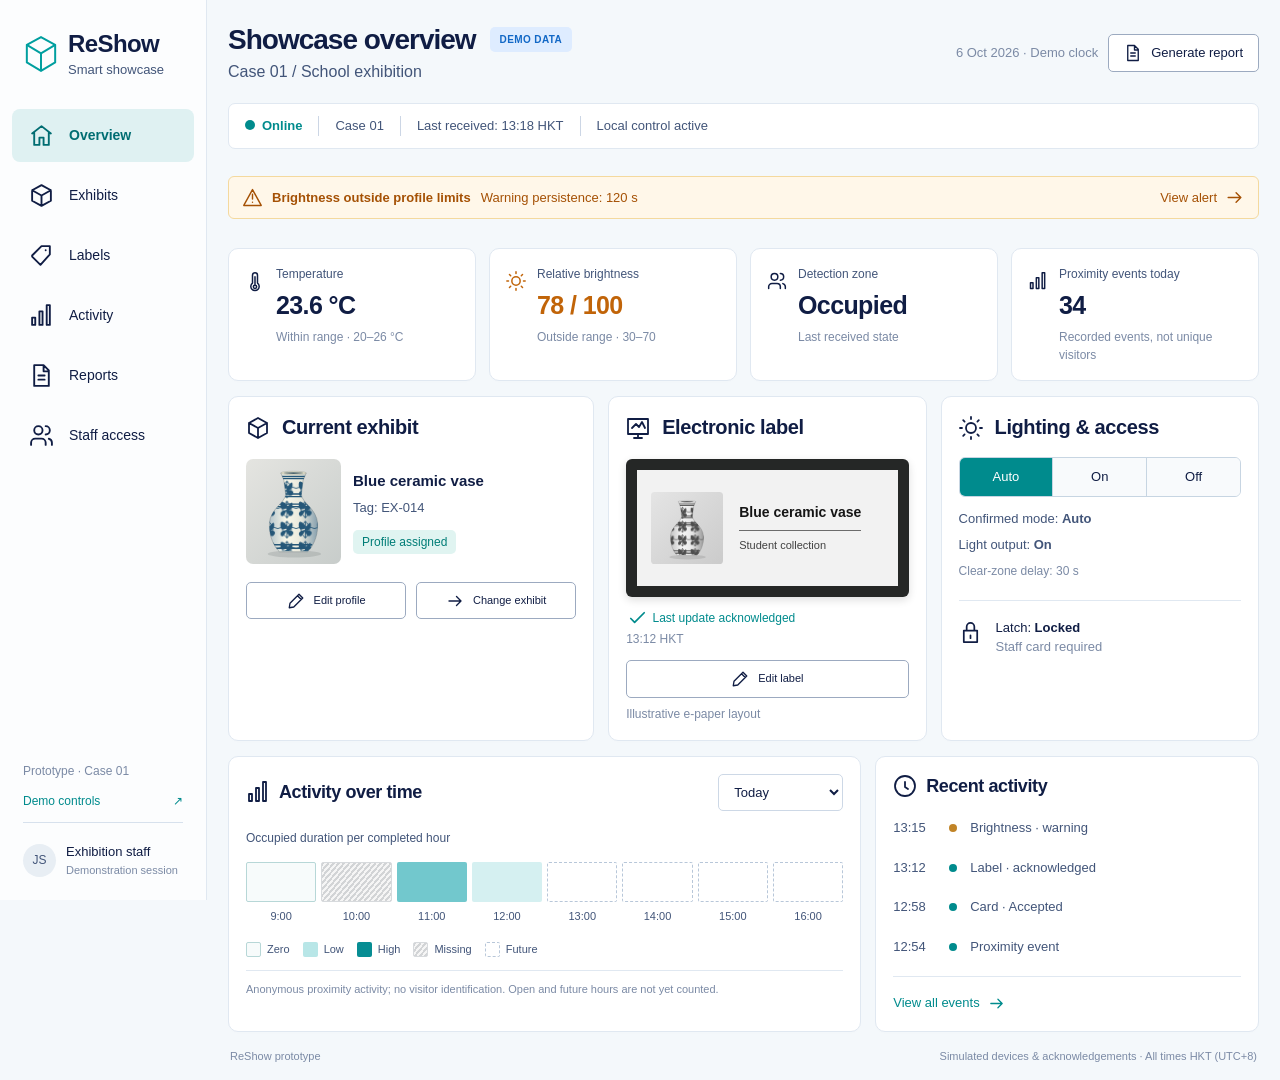
==== index.html @ bc173acc "Initial ReShow website" ====
<!doctype html>
<html lang="en">
  <head>
    <meta charset="UTF-8" />
    <meta name="viewport" content="width=device-width, initial-scale=1" />
    <meta name="theme-color" content="#008b8d" />
    <meta
      name="description"
      content="ReShow reusable smart exhibition showcase — desktop demonstration dashboard."
    />
    <title>ReShow · Showcase overview</title>
    <link rel="icon" href="assets/logo.svg" type="image/svg+xml" />
    <link rel="stylesheet" href="css/styles.css" />
    <link rel="stylesheet" href="css/exhibits.css" />
    <link rel="stylesheet" href="css/staff.css" />
    <script type="module" src="js/app.js"></script>
  </head>
  <body>
    <a href="#main" class="skip-link">Skip to content</a>
    <aside class="sidebar" aria-label="Main navigation">
      <a class="brand" href="#overview"
        ><img src="assets/logo.svg" alt="" /><span
          >ReShow<small>Smart showcase</small></span
        ></a
      >
      <nav id="navigation" aria-label="Dashboard tabs"></nav>
      <div class="sidebar-bottom">
        <span class="muted">Prototype · Case 01</span
        ><button class="demo-button" id="demo-controls">
          Demo controls <span aria-hidden="true">↗</span>
        </button>
        <div class="staff-identity">
          <span class="avatar">JS</span
          ><span>Exhibition staff<small>Demonstration session</small></span>
        </div>
      </div>
    </aside>
    <main id="main" tabindex="-1">
      <header class="page-header">
        <div>
          <div class="title-line">
            <h1 id="page-title">Showcase overview</h1>
            <span class="badge demo">Demo data</span>
          </div>
          <p id="page-subtitle">Case 01 / School exhibition</p>
        </div>
        <div class="header-actions">
          <span id="demo-date"></span
          ><button id="report-shortcut" class="button">Generate report</button>
        </div>
      </header>
      <div id="scenario-banner" hidden></div>
      <div id="page-content" aria-live="off"></div>
      <footer class="page-footer">
        ReShow prototype
        <span
          >Simulated devices & acknowledgements · All times HKT (UTC+8)</span
        >
      </footer>
    </main>
    <div
      id="toast-region"
      class="toast-region"
      role="status"
      aria-live="polite"
    ></div>
  </body>
</html>
---- css/styles.css ----
:root {
  --navy: #101d44;
  --text: #425579;
  --muted: #7b8aa5;
  --teal: #008b8d;
  --teal-dark: #006d72;
  --teal-light: #e3f4f4;
  --bg: #f4f8fb;
  --border: #e0e8f1;
  --amber: #c16408;
  --amber-bg: #fff7e9;
  --radius: 10px;
  font-family: Inter, "Segoe UI", Arial, sans-serif;
  color: var(--navy);
  font-size: 15px;
  line-height: 1.5;
  font-synthesis: none;
}
* {
  box-sizing: border-box;
}
body {
  margin: 0;
  background: var(--bg);
  min-width: 1100px;
}
button,
input,
select,
textarea {
  font: inherit;
}
button,
a,
input,
select,
textarea {
  -webkit-tap-highlight-color: transparent;
}
button {
  cursor: pointer;
}
button:disabled {
  cursor: not-allowed;
  opacity: 0.5;
}
a {
  color: var(--teal);
  text-decoration: none;
}
a:hover {
  text-decoration: underline;
}
button:focus-visible,
a:focus-visible,
input:focus-visible,
select:focus-visible,
textarea:focus-visible,
[tabindex]:focus-visible {
  outline: 3px solid #28aeb0;
  outline-offset: 3px;
}
h1,
h2,
h3,
p {
  margin: 0;
}
h1 {
  font-size: 32px;
  letter-spacing: -1px;
  line-height: 1.25;
}
h2 {
  font-size: 20px;
  letter-spacing: -0.4px;
  line-height: 1.35;
}
h3 {
  font-size: 16px;
}
p {
  color: var(--text);
}
small,
.small-text {
  font-size: 12px;
}
img {
  max-width: 100%;
}
hr {
  border: 0;
  border-top: 1px solid var(--border);
  margin: 20px 0;
}
.icon {
  width: 23px;
  height: 23px;
  flex-shrink: 0;
  vertical-align: middle;
  stroke-width: 1.8;
}
.muted {
  color: var(--muted);
}
.teal {
  color: var(--teal);
}
.amber {
  color: var(--amber);
}
.danger-text {
  color: #bb3542;
}
.nowrap {
  white-space: nowrap;
}
.hidden,
[hidden] {
  display: none !important;
}
.sidebar {
  position: fixed;
  inset: 0 auto 0 0;
  width: 232px;
  padding: 30px 16px 22px;
  background: #fcfdfe;
  border-right: 1px solid var(--border);
  display: flex;
  flex-direction: column;
  z-index: 10;
}
.brand {
  display: flex;
  align-items: center;
  gap: 13px;
  padding: 0 12px 31px;
  color: var(--navy);
  font-size: 27px;
  line-height: 1.15;
  font-weight: 700;
  letter-spacing: -0.6px;
}
.brand:hover {
  text-decoration: none;
}
.brand img {
  width: 39px;
}
.brand small {
  display: block;
  font-size: 13px;
  font-weight: 400;
  color: var(--text);
  letter-spacing: 0;
  margin-top: 5px;
}
nav {
  display: grid;
  gap: 7px;
}
.nav-link {
  display: flex;
  gap: 19px;
  align-items: center;
  padding: 14px 17px;
  border-radius: 8px;
  color: var(--navy);
  font-size: 16px;
}
.nav-link:hover {
  background: #f0f5f8;
  text-decoration: none;
}
.nav-link.active {
  background: #dff1f2;
  color: var(--teal-dark);
  font-weight: 600;
}
.nav-link .icon {
  width: 25px;
  height: 25px;
}
.sidebar-bottom {
  margin-top: auto;
  padding: 25px 11px 0;
  font-size: 12px;
}
.demo-button {
  display: flex;
  align-items: center;
  justify-content: space-between;
  width: 100%;
  border: 0;
  background: none;
  color: var(--teal);
  padding: 12px 0;
  text-align: left;
}
.staff-identity {
  border-top: 1px solid #d7e1ed;
  padding-top: 19px;
  display: flex;
  align-items: center;
  gap: 10px;
  font-size: 13px;
}
.staff-identity small {
  display: block;
  color: var(--muted);
  font-size: 11px;
}
.avatar {
  width: 33px;
  height: 33px;
  display: inline-grid;
  place-items: center;
  flex-shrink: 0;
  background: #e8eef4;
  border-radius: 50%;
  color: var(--text);
  font-size: 12px;
}
main {
  margin-left: 232px;
  padding: 25px 26px 0;
  min-height: 100vh;
}
.page-header {
  display: flex;
  align-items: center;
  justify-content: space-between;
  gap: 20px;
  margin-bottom: 19px;
}
.title-line {
  display: flex;
  align-items: center;
  gap: 14px;
}
.page-header p {
  font-size: 16px;
  margin-top: 3px;
}
.header-actions {
  display: flex;
  align-items: center;
  gap: 18px;
  font-size: 13px;
}
.header-actions > span {
  color: var(--muted);
}
.page-footer {
  display: flex;
  justify-content: space-between;
  color: var(--muted);
  font-size: 11px;
  padding: 16px 2px;
}
.badge {
  display: inline-flex;
  align-items: center;
  gap: 5px;
  border-radius: 5px;
  padding: 3px 9px;
  font-size: 12px;
  font-weight: 500;
  background: #eef2f7;
  color: #5e6d86;
  vertical-align: middle;
}
.badge.demo {
  background: #deecff;
  color: #1268c6;
  text-transform: uppercase;
  font-size: 10px;
  letter-spacing: 0.4px;
  font-weight: 700;
  padding: 5px 10px;
}
.badge.success,
.badge.teal,
.badge.acknowledged {
  background: #e0f4f1;
  color: #007d77;
}
.badge.warning,
.badge.pending {
  background: #fff0d5;
  color: #9b5b00;
}
.badge.error,
.badge.failed,
.badge.danger {
  background: #fce8e8;
  color: #b23843;
}
.badge.info {
  background: #e9f1ff;
  color: #2963ad;
}
.card {
  background: white;
  border: 1px solid var(--border);
  border-radius: var(--radius);
  padding: 20px;
  min-width: 0;
  box-shadow: 0 2px 5px #102b4e02;
}
.card-head {
  display: flex;
  align-items: center;
  justify-content: space-between;
  gap: 12px;
  margin-bottom: 18px;
}
.card-head h2,
.section-title {
  display: flex;
  align-items: center;
  gap: 12px;
}
.section-title {
  margin-bottom: 15px;
}
.card-head h2 .icon,
.section-title .icon {
  width: 24px;
  height: 24px;
}
.stack {
  display: grid;
  gap: 15px;
}
.grid-two {
  display: grid;
  grid-template-columns: 1fr 1fr;
  gap: 15px;
  align-items: start;
}
.grid-two > .card {
  height: 100%;
}
.actions {
  display: flex;
  align-items: center;
  gap: 10px;
  flex-wrap: wrap;
}
.actions.end {
  justify-content: flex-end;
}
.button {
  display: inline-flex;
  justify-content: center;
  align-items: center;
  gap: 9px;
  background: #fff;
  border: 1px solid #9caac0;
  color: var(--navy);
  border-radius: 5px;
  padding: 9px 15px;
  font-size: 13px;
  line-height: 1.4;
  text-align: center;
  min-height: 37px;
}
.button:hover:not(:disabled) {
  background: #f1f7f8;
  border-color: #668092;
  text-decoration: none;
}
.button.primary {
  background: var(--teal);
  border-color: var(--teal);
  color: #fff;
}
.button.primary:hover:not(:disabled) {
  background: var(--teal-dark);
}
.button.small {
  min-height: 29px;
  padding: 5px 11px;
  font-size: 12px;
}
.button.danger {
  border-color: #c34d53;
  color: #ad303b;
}
.button .icon {
  width: 18px;
  height: 18px;
}
.button.full {
  width: 100%;
}
.text-button {
  border: 0;
  background: transparent;
  color: var(--teal);
  padding: 0;
  display: inline-flex;
  align-items: center;
  gap: 8px;
  font-size: 13px;
}
.text-button:hover {
  text-decoration: underline;
}
.text-button .icon {
  width: 17px;
  height: 17px;
}
.status-strip {
  display: flex;
  align-items: center;
  flex-wrap: wrap;
  gap: 16px;
  padding: 12px 16px;
  border: 1px solid var(--border);
  background: #fff;
  border-radius: 7px;
  color: var(--text);
  font-size: 13px;
  margin-bottom: 12px;
}
.status-strip > span + span {
  border-left: 1px solid #ccd6e5;
  padding-left: 16px;
}
.status-dot {
  display: inline-block;
  width: 10px;
  height: 10px;
  border-radius: 50%;
  background: var(--teal);
  margin-right: 7px;
}
.status-dot.offline {
  background: #c18427;
}
.notice {
  display: flex;
  align-items: center;
  gap: 10px;
  border-radius: 6px;
  padding: 11px 14px;
  font-size: 13px;
  background: #e8f5f5;
  color: #086d70;
  border: 1px solid #c4e9e9;
}
.notice .icon {
  width: 19px;
  height: 19px;
  flex-shrink: 0;
}
.notice.warning {
  background: var(--amber-bg);
  border-color: #f4d99e;
  color: #a55105;
}
.notice.info {
  background: #eaf2ff;
  border-color: #e2edfc;
  color: #37639a;
}
.notice.error {
  background: #fff1f0;
  border-color: #efcfcc;
  color: #a83831;
}
.notice .text-button {
  margin-left: auto;
  color: inherit;
}
.notice + .metrics {
  margin-top: 14px;
}
#scenario-banner {
  margin-bottom: 13px;
}
.metrics {
  display: grid;
  grid-template-columns: repeat(4, minmax(0, 1fr));
  gap: 13px;
}
.metric {
  display: flex;
  align-items: flex-start;
  gap: 17px;
  padding: 19px;
}
.metric > .icon,
.metric > span > .icon {
  width: 28px;
  height: 28px;
  margin-top: 2px;
}
.metric-label {
  font-size: 13px;
  margin-bottom: 7px;
}
.metric-value {
  font-size: 29px;
  font-weight: 700;
  line-height: 1.2;
  letter-spacing: -0.6px;
}
.metric-caption {
  font-size: 12px;
  margin-top: 8px;
  color: var(--muted);
}
label {
  color: var(--text);
}
input,
select,
textarea {
  background: white;
  border: 1px solid #cdd8e6;
  border-radius: 5px;
  color: var(--navy);
  padding: 9px 11px;
  width: 100%;
  min-width: 0;
  font-size: 13px;
  min-height: 37px;
}
input::placeholder,
textarea::placeholder {
  color: #8997ad;
}
select {
  padding-right: 28px;
}
textarea {
  resize: vertical;
  min-height: 90px;
}
input[type="checkbox"],
input[type="radio"] {
  width: 17px;
  height: 17px;
  min-height: 0;
  accent-color: var(--teal);
}
input[type="file"] {
  font-size: 12px;
  padding: 7px;
}
.field {
  display: grid;
  gap: 5px;
  font-size: 13px;
  margin-bottom: 14px;
}
.field:last-child {
  margin-bottom: 0;
}
.form-grid {
  display: grid;
  grid-template-columns: 1fr 1fr;
  gap: 0 16px;
}
.field-error,
.error-message {
  color: #b1323e;
  font-size: 12px;
  display: block;
  margin-top: 4px;
}
.field-error:empty {
  display: none;
}
[aria-invalid="true"] {
  border-color: #bf3c48;
}
.check-row {
  display: flex;
  align-items: center;
  gap: 9px;
  margin: 11px 0;
  font-size: 13px;
}
.filters {
  display: flex;
  gap: 20px;
  align-items: end;
  flex-wrap: wrap;
}
.filters .field {
  margin: 0;
  flex: 1;
}
.filters .field.dates {
  flex: 1.1;
}
.date-fields {
  display: flex;
  align-items: center;
  gap: 8px;
}
.date-fields input {
  padding-right: 5px;
}
.table-wrap {
  overflow-x: auto;
}
table {
  width: 100%;
  border-collapse: collapse;
  text-align: left;
  font-size: 13px;
}
th {
  font-weight: 500;
  font-size: 12px;
  color: var(--text);
  border-bottom: 1px solid #d7e2ee;
  padding: 9px 8px;
}
td {
  padding: 10px 8px;
  border-bottom: 1px solid #e7edf5;
  color: var(--text);
  vertical-align: middle;
}
th:first-child,
td:first-child {
  padding-left: 0;
}
tr:last-child td {
  border-bottom: 0;
}
td .button {
  white-space: nowrap;
}
.empty {
  text-align: center;
  padding: 42px 18px;
  color: var(--muted);
  font-size: 14px;
}
.empty h3 {
  color: var(--navy);
  margin-bottom: 8px;
}
.empty .icon {
  width: 32px;
  height: 32px;
  margin-bottom: 10px;
}
.overview-middle {
  display: grid;
  grid-template-columns: 1.2fr 1fr 1fr;
  gap: 14px;
}
.overview-bottom {
  display: grid;
  grid-template-columns: 1.65fr 1fr;
  gap: 14px;
}
.exhibit-summary {
  display: flex;
  gap: 21px;
  align-items: center;
  margin: 18px 0;
}
.exhibit-summary img {
  width: 124px;
  height: 124px;
  object-fit: cover;
  border-radius: 7px;
}
.exhibit-summary h3 {
  font-size: 17px;
  margin-bottom: 6px;
}
.exhibit-summary p {
  font-size: 13px;
}
.exhibit-summary .badge {
  margin-top: 12px;
}
.overview-middle .actions {
  flex-wrap: nowrap;
}
.overview-middle .actions .button {
  flex: 1;
  padding: 8px 10px;
}
.epaper {
  background: #252726;
  padding: 11px;
  border-radius: 6px;
  box-shadow: 0 3px 8px #0002;
  margin: 18px 0 10px;
}
.epaper-inner {
  background: #f2f2ee;
  min-height: 112px;
  display: flex;
  align-items: center;
  gap: 16px;
  padding: 14px;
  color: #151515;
  filter: grayscale(1);
}
.epaper img {
  width: 72px;
  height: 88px;
  object-fit: contain;
}
.epaper h3 {
  font-size: 14px;
  color: #151515;
  overflow-wrap: anywhere;
}
.epaper p {
  font-size: 11px;
  color: #414141;
  margin-top: 7px;
  border-top: 1px solid #6c6c6c;
  padding-top: 6px;
  overflow-wrap: anywhere;
}
.label-status {
  font-size: 12px;
  color: var(--teal);
  margin-bottom: 12px;
}
.segmented {
  display: flex;
  width: 100%;
  border: 1px solid #c7d5e2;
  border-radius: 6px;
  overflow: hidden;
  margin: 16px 0 12px;
}
.segmented button {
  flex: 1;
  border: 0;
  border-right: 1px solid #c7d5e2;
  color: var(--navy);
  background: #f8fafc;
  padding: 9px;
  font-size: 13px;
}
.segmented button:last-child {
  border-right: 0;
}
.segmented button.active {
  background: var(--teal);
  color: white;
}
.device-detail {
  font-size: 13px;
  margin: 7px 0;
  color: var(--text);
}
.latch {
  border-top: 1px solid var(--border);
  margin-top: 20px;
  padding-top: 17px;
  display: flex;
  gap: 14px;
  font-size: 13px;
}
.latch .icon {
  margin-top: 3px;
}
.recent-event {
  display: grid;
  grid-template-columns: 45px 10px 1fr;
  align-items: baseline;
  gap: 11px;
  font-size: 13px;
  margin: 20px 0;
  color: var(--text);
}
.recent-event .status-dot {
  width: 8px;
  height: 8px;
}
.recent-footer {
  border-top: 1px solid var(--border);
  padding-top: 14px;
  margin-top: 15px;
}
.compact-range {
  width: 125px;
}
.heatmap {
  display: grid;
  grid-template-columns: 58px repeat(8, minmax(0, 1fr));
  gap: 5px;
  margin: 15px 0;
  align-items: stretch;
}
.heatmap.compact {
  grid-template-columns: repeat(8, minmax(0, 1fr));
}
.heatmap-label {
  font-size: 11px;
  color: var(--text);
  display: flex;
  align-items: center;
  justify-content: center;
  min-height: 19px;
}
.heatmap-cell {
  border: 1px solid transparent;
  min-height: 27px;
  border-radius: 2px;
  background: #d9f3f3;
  padding: 0;
}
.heatmap.compact .heatmap-cell {
  min-height: 40px;
}
.heatmap-cell.level-0 {
  background: #f7fbfb;
  border: 1px solid #b7d7d7;
}
.heatmap-cell.level-1 {
  background: #d5f0f1;
}
.heatmap-cell.level-2 {
  background: #a8dfe1;
}
.heatmap-cell.level-3 {
  background: #72c8cd;
}
.heatmap-cell.level-4 {
  background: #39aeb4;
}
.heatmap-cell.level-5 {
  background: #078d93;
}
.heatmap-cell.missing,
.legend-swatch.missing {
  background: repeating-linear-gradient(
    130deg,
    #d2d4d6 0px,
    #d2d4d6 2px,
    #f5f5f5 2px,
    #f5f5f5 4px
  );
  border: 1px solid #d7dadd;
}
.heatmap-cell.future,
.legend-swatch.future {
  background: white;
  border: 1px dashed #b8c7d9;
}
.heatmap-cell:hover {
  outline: 2px solid var(--teal);
  outline-offset: 1px;
}
.heatmap-legend {
  display: flex;
  flex-wrap: wrap;
  gap: 13px;
  align-items: center;
  font-size: 11px;
  color: var(--text);
  margin: 12px 0;
}
.heatmap-legend span {
  display: inline-flex;
  align-items: center;
  gap: 6px;
}
.legend-swatch {
  display: inline-block;
  width: 15px;
  height: 15px;
  background: #b8e6e7;
  border-radius: 2px;
}
.legend-swatch.zero {
  background: #f7fbfb;
  border: 1px solid #b7d7d7;
}
.legend-swatch.high {
  background: #078d93;
}
.footnote {
  border-top: 1px solid var(--border);
  padding-top: 10px;
  font-size: 11px;
  color: var(--muted);
}
.activity-columns {
  display: grid;
  grid-template-columns: 1.8fr 1fr;
  gap: 14px;
}
.reading-item {
  display: flex;
  gap: 14px;
  align-items: flex-start;
  margin: 20px 0;
}
.reading-item > .icon {
  padding: 11px;
  background: #f0f4f8;
  border-radius: 50%;
  width: 45px;
  height: 45px;
}
.reading-item h3 {
  font-size: 14px;
}
.reading-item p {
  font-size: 12px;
  margin-top: 4px;
}
.event-list-note {
  font-size: 12px;
  margin-top: 10px;
  color: var(--muted);
}
.reports-columns {
  display: grid;
  grid-template-columns: 325px minmax(0, 1fr);
  gap: 15px;
}
.report-summary {
  display: grid;
  grid-template-columns: repeat(3, 1fr);
  gap: 10px;
  margin: 16px 0;
}
.report-summary .metric {
  padding: 14px;
  gap: 10px;
}
.report-summary .metric-value {
  font-size: 23px;
}
.report-summary .metric-label {
  font-size: 11px;
}
.report-section {
  margin-top: 19px;
}
.report-section h3 {
  display: flex;
  align-items: center;
  gap: 11px;
  margin-bottom: 8px;
}
.report-preview h2 {
  font-size: 22px;
}
.report-meta {
  font-size: 13px;
  margin-top: 3px;
}
.report-actions {
  border-top: 1px solid var(--border);
  padding-top: 13px;
  margin-top: 15px;
}
.report-note {
  font-size: 12px;
  margin-top: 12px;
}
.report-empty {
  min-height: 400px;
  display: grid;
  place-content: center;
}
.report-period {
  font-size: 12px;
}
.report-settings .button {
  width: 100%;
  margin-top: 16px;
}
.print-only {
  display: none;
}
dialog {
  border: 1px solid var(--border);
  border-radius: 12px;
  padding: 0;
  color: var(--navy);
  width: min(620px, 80vw);
  max-height: 88vh;
  box-shadow: 0 18px 80px #10203a33;
}
dialog::backdrop {
  background: #10203a55;
  backdrop-filter: blur(2px);
}
.dialog-header {
  padding: 18px 22px;
  border-bottom: 1px solid var(--border);
  display: flex;
  align-items: center;
  justify-content: space-between;
  gap: 15px;
}
.dialog-header h2 {
  font-size: 20px;
}
.dialog-close {
  display: grid;
  place-items: center;
  width: 30px;
  height: 30px;
  background: transparent;
  border: 0;
  color: var(--muted);
  border-radius: 5px;
}
.dialog-body {
  padding: 22px;
}
.dialog-body > .actions:last-child {
  margin-top: 22px;
  justify-content: flex-end;
}
.toast-region {
  position: fixed;
  bottom: 24px;
  right: 25px;
  z-index: 1000;
  display: grid;
  gap: 9px;
  max-width: 410px;
}
.toast {
  background: #122c40;
  color: white;
  border-left: 4px solid #29b3ac;
  box-shadow: 0 5px 25px #15304622;
  padding: 13px 17px;
  border-radius: 7px;
  font-size: 13px;
}
.toast.error {
  border-color: #eaa17e;
}
.toast button {
  margin-left: 15px;
  color: white;
  background: none;
  border: 0;
}
.loading-state {
  display: grid;
  place-content: center;
  min-height: 420px;
  gap: 15px;
  text-align: center;
  color: var(--muted);
}
.spinner {
  width: 29px;
  height: 29px;
  border-radius: 50%;
  border: 3px solid #dbeded;
  border-top-color: var(--teal);
  animation: spin 0.8s linear infinite;
  margin: auto;
}
@keyframes spin {
  to {
    transform: rotate(360deg);
  }
}
.skip-link {
  position: fixed;
  top: -60px;
  left: 250px;
  background: white;
  padding: 10px;
  z-index: 100;
}
.skip-link:focus {
  top: 10px;
}
.demo-mode-grid {
  display: grid;
  grid-template-columns: 1fr 1fr;
  gap: 9px;
  margin: 16px 0;
}
.demo-mode-option {
  display: block;
  border: 1px solid var(--border);
  border-radius: 7px;
  padding: 11px;
  font-size: 13px;
}
.demo-mode-option:has(input:checked) {
  border-color: var(--teal);
  background: var(--teal-light);
}
.demo-mode-option small {
  display: block;
  color: var(--muted);
  margin: 4px 0 0 25px;
}
.demo-mode-option input {
  margin-right: 8px;
}
.demo-clock {
  font-size: 12px;
  padding: 10px;
  background: #f3f6fa;
  border-radius: 5px;
  margin-top: 13px;
}
@media (min-width: 1700px) {
  main {
    padding: 30px 36px 0;
  }
  .sidebar {
    width: 250px;
  }
  main {
    margin-left: 250px;
  }
  .card {
    padding: 24px;
  }
  .metric {
    padding: 24px;
  }
  .overview-middle {
    grid-template-columns: 1.25fr 1fr 1fr;
  }
  .epaper-inner {
    min-height: 142px;
  }
  .exhibit-summary img {
    width: 145px;
    height: 145px;
  }
  .heatmap-cell {
    min-height: 35px;
  }
  .heatmap.compact .heatmap-cell {
    min-height: 49px;
  }
  h1 {
    font-size: 35px;
  }
  .page-header {
    margin-bottom: 24px;
  }
  .reports-columns {
    grid-template-columns: 380px 1fr;
  }
}
@media (max-width: 1300px) {
  .sidebar {
    width: 207px;
    padding-left: 12px;
    padding-right: 12px;
  }
  .brand {
    font-size: 24px;
    gap: 10px;
  }
  .brand img {
    width: 34px;
  }
  .nav-link {
    font-size: 14px;
    gap: 15px;
  }
  main {
    margin-left: 207px;
    padding: 22px 21px 0;
  }
  h1 {
    font-size: 28px;
  }
  .header-actions {
    gap: 10px;
  }
  .card {
    padding: 17px;
  }
  .metric {
    padding: 16px;
    gap: 11px;
  }
  .metric-value {
    font-size: 25px;
  }
  .metric-label {
    font-size: 12px;
  }
  .overview-middle {
    grid-template-columns: 1.15fr 1fr 1fr;
  }
  .exhibit-summary {
    gap: 12px;
  }
  .exhibit-summary img {
    width: 95px;
    height: 105px;
  }
  .exhibit-summary h3 {
    font-size: 15px;
  }
  .card-head h2 {
    font-size: 18px;
    gap: 9px;
  }
  .overview-middle .button {
    font-size: 11px;
  }
  .reports-columns {
    grid-template-columns: 285px minmax(0, 1fr);
  }
  .report-summary .metric {
    gap: 7px;
    padding: 11px;
  }
  .report-summary .metric > .icon,
  .metric > span > .icon {
    width: 20px;
  }
  .report-summary .metric-value {
    font-size: 21px;
  }
  .filters {
    gap: 12px;
  }
}
@media (prefers-reduced-motion: reduce) {
  .spinner {
    animation: none;
  }
}
@media print {
  @page {
    size: A4 landscape;
    margin: 15mm;
  }
  body {
    min-width: 0;
    background: white;
    font-size: 11pt;
  }
  .sidebar,
  .page-header,
  .page-footer,
  #scenario-banner,
  .toast-region,
  dialog,
  .no-print,
  .report-settings,
  .recent-reports,
  .report-actions {
    display: none !important;
  }
  main {
    margin: 0;
    padding: 0;
    min-height: 0;
  }
  #page-content > .stack {
    display: block;
  }
  .reports-columns {
    display: block;
  }
  .report-preview {
    border: 0;
    box-shadow: none;
    padding: 0;
  }
  .report-preview .print-only {
    display: block;
    color: #53627b;
    font-size: 9pt;
    margin-bottom: 12px;
  }
  .card {
    box-shadow: none;
  }
  table {
    font-size: 10pt;
  }
  .report-section {
    break-inside: avoid;
  }
  .report-summary .metric {
    break-inside: avoid;
  }
  .badge {
    border: 1px solid #ddd;
  }
  .report-preview .notice {
    border: 1px solid #aaa;
    color: #333;
    background: white;
  }
  a {
    color: inherit;
  }
}
---- css/exhibits.css ----
.exhibits-layout {
  display: grid;
  grid-template-columns: minmax(300px, 0.66fr) minmax(0, 1fr);
  gap: 18px;
  align-items: start;
}
.exhibit-library-tools {
  display: flex;
  gap: 10px;
  margin: 18px 0;
}
.exhibit-search {
  display: flex;
  align-items: center;
  gap: 8px;
  border: 1px solid var(--border, #dce4ed);
  border-radius: 7px;
  padding-left: 11px;
  min-width: 0;
  flex: 1;
}
.exhibit-search svg {
  width: 19px;
  flex: none;
}
.exhibit-search input {
  border: 0 !important;
  min-width: 0;
  width: 100%;
  background: transparent;
}
.exhibit-library-tools select {
  max-width: 143px;
}
.exhibit-row {
  display: flex;
  gap: 17px;
  align-items: center;
  width: 100%;
  text-align: left;
  border: 1px solid transparent;
  border-bottom-color: #edf0f5;
  border-radius: 7px;
  background: transparent;
  padding: 12px 10px;
  color: inherit;
  cursor: pointer;
}
.exhibit-row.selected {
  border-color: #13a6aa;
  background: #e6f5f4;
}
.exhibit-row img {
  height: 94px;
  width: 92px;
  object-fit: cover;
  border-radius: 6px;
  flex: none;
  background: #e8e9e7;
}
.exhibit-row strong {
  display: block;
  font-size: 16px;
  line-height: 1.4;
}
.exhibit-tag {
  display: block;
  margin: 3px 0 6px;
}
.exhibit-assignment {
  display: flex;
  align-items: center;
  gap: 9px;
  color: #7c87a2;
  font-size: 14px;
  margin: 4px 0;
}
.exhibit-assignment i {
  height: 12px;
  width: 12px;
  flex: none;
  border-radius: 100%;
  background: #97a2b8;
}
.exhibit-assignment.on-display {
  color: #008c91;
}
.exhibit-assignment.on-display i {
  background: #009c9d;
}
.exhibit-add {
  width: 100%;
  margin-top: 16px;
}
.tag-registration-intro {
  display: flex;
  align-items: center;
  gap: 15px;
  margin-bottom: 16px;
}
.tag-registration h3 {
  margin: 0 0 6px;
}
.tag-registration p {
  margin: 0;
  line-height: 1.5;
}
.tag-registration > .button {
  width: 100%;
  margin-bottom: 12px;
}
.tag-registration .small-text {
  display: flex;
  align-items: center;
  gap: 7px;
}
.tag-registration .small-text svg {
  width: 17px;
  flex: none;
}
.tag-registration [data-scan-status] {
  margin-top: 10px;
  font-size: 13px;
  color: #68789a;
}
.illustration-icon {
  display: grid;
  place-items: center;
  width: 62px;
  height: 62px;
  background: #f6f9fc;
  border: 1px solid #e2e8f0;
  border-radius: 9px;
  flex: none;
}
.illustration-icon svg {
  width: 33px;
  height: 33px;
}
.exhibit-detail > .card-head {
  align-items: flex-start;
}
.exhibit-detail h2 {
  margin-bottom: 10px;
}
.exhibit-description {
  display: grid;
  grid-template-columns: 155px 1fr;
  gap: 22px;
  margin-top: 18px;
}
.exhibit-main-image {
  width: 155px;
  height: 155px;
  object-fit: cover;
  border-radius: 7px;
  background: #e8e9e7;
}
.exhibit-description h3 {
  margin: 10px 0;
}
.exhibit-description p {
  line-height: 1.55;
}
.exhibit-facts {
  display: grid;
  grid-template-columns: 1fr 1fr;
  gap: 20px;
  margin: 28px 0 0;
}
.exhibit-facts dt {
  font-size: 13px;
  margin-bottom: 7px;
}
.exhibit-facts dd {
  margin: 0;
  font-size: 16px;
}
.exhibit-facts > div + div {
  border-left: 1px solid #dce4ed;
  padding-left: 20px;
}
.exhibit-section {
  border-top: 1px solid #e3e9f1;
  margin-top: 22px;
  padding-top: 17px;
}
.exhibit-section h3 {
  margin: 0 0 14px;
}
.limit-grid {
  display: grid;
  grid-template-columns: 1fr 1fr;
  gap: 13px;
}
.limit-card {
  display: flex;
  gap: 15px;
  border: 1px solid #e0e7f0;
  border-radius: 7px;
  background: #f8fafc;
  padding: 18px 15px;
  align-items: flex-start;
}
.limit-card > svg {
  width: 30px;
  height: 34px;
  flex: none;
}
.limit-card.brightness > svg {
  color: #ee8c35;
}
.limit-card span {
  display: block;
  font-size: 13px;
}
.limit-card strong {
  display: block;
  font-size: clamp(19px, 1.75vw, 29px);
  margin-top: 7px;
  white-space: nowrap;
}
.limit-card small {
  display: block;
  margin-top: 5px;
  font-size: 11px;
}
.limit-note {
  display: flex;
  gap: 9px;
  align-items: center;
  font-size: 12px;
  line-height: 1.5;
}
.limit-note svg {
  flex: none;
  width: 19px;
}
.content-link {
  display: flex;
  align-items: center;
  gap: 13px;
  width: 100%;
  padding: 14px 12px;
  background: white;
  border: 1px solid #e0e7f0;
  color: inherit;
  text-align: left;
  cursor: pointer;
}
.content-link:first-of-type {
  border-radius: 7px 7px 0 0;
}
.content-link:last-of-type {
  border-radius: 0 0 7px 7px;
  border-top: 0;
}
.content-link > svg {
  width: 23px;
  flex: none;
}
.content-link > span:last-child {
  margin-left: auto;
  color: #008b8d;
  display: flex;
  align-items: center;
  gap: 9px;
  font-size: 12px;
  white-space: nowrap;
}
.content-link > span:last-child svg {
  width: 17px;
}
.content-status {
  font-size: 11px;
  color: #008f91;
  margin-left: auto;
}
.exhibit-apply {
  margin-top: 16px;
}
.exhibit-apply .notice {
  display: flex;
  gap: 13px;
  align-items: center;
}
.exhibit-apply .notice > svg {
  width: 29px;
  flex: none;
}
.exhibit-apply .notice p {
  margin: 4px 0 0;
  font-size: 12px;
}
.exhibit-apply [data-assignment-status] .notice {
  margin-top: 12px;
}
.exhibit-profile-form .full-width {
  grid-column: 1/-1;
}
.form-error {
  margin-bottom: 16px;
}
.model-metadata {
  margin: 20px 0;
}
.model-metadata > div {
  display: flex;
  justify-content: space-between;
  padding: 13px 0;
  border-bottom: 1px solid #e5eaf0;
}
.model-metadata dt {
  color: #68789a;
}
.model-metadata dd {
  margin: 0;
}
.label-selector {
  display: flex;
  justify-content: flex-end;
  align-items: center;
  gap: 12px;
  margin: -5px 0 15px;
  font-size: 13px;
}
.label-selector select {
  max-width: 330px;
}
.label-layout {
  display: grid;
  grid-template-columns: minmax(0, 0.93fr) minmax(0, 1fr);
  gap: 18px;
}
.heading-with-icon {
  display: flex;
  align-items: center;
  gap: 13px;
}
.heading-with-icon > svg {
  width: 25px;
  height: 25px;
  flex: none;
}
.heading-with-icon h2 {
  margin: 0 0 5px;
}
.heading-with-icon p {
  margin: 0;
  font-size: 13px;
}
.label-editor .field {
  margin-top: 14px;
}
.label-editor .field input,
.label-editor .field textarea {
  width: 100%;
  box-sizing: border-box;
}
.label-editor textarea {
  resize: vertical;
  min-height: 85px;
}
.label-editor .field small {
  font-size: 12px;
  margin-top: 5px;
}
.label-image-control {
  display: flex;
  align-items: center;
  gap: 22px;
  margin: 16px 0;
}
.label-image-control img {
  width: 130px;
  height: 95px;
  object-fit: cover;
  border-radius: 6px;
  background: #e8e9e7;
}
.image-upload {
  position: relative;
  cursor: pointer;
}
.image-upload input {
  position: absolute;
  inset: 0;
  opacity: 0;
  width: 100%;
  cursor: pointer;
}
.image-upload:focus-within {
  outline: 2px solid #009ca2;
  outline-offset: 3px;
}
.label-editor-actions {
  display: grid;
  grid-template-columns: 1fr 1.1fr;
  gap: 10px;
  margin-top: 12px;
}
.label-editor-actions .button {
  padding-left: 10px;
  padding-right: 10px;
  white-space: nowrap;
}
.label-editor [data-draft-status] .notice {
  font-size: 12px;
  display: flex;
  align-items: center;
  gap: 10px;
}
.label-editor [data-draft-status] svg {
  width: 17px;
  flex: none;
}
.label-editor [data-send-help] {
  line-height: 1.5;
  margin-bottom: 0;
  min-height: 30px;
}
.epaper-frame {
  background: linear-gradient(125deg, #3e403e, #151715);
  border-radius: 7px;
  padding: 20px;
  box-shadow: 0 3px 7px #0002;
  margin: 30px 5px 0;
}
.epaper-screen {
  background: #f0efeb;
  box-shadow: inset 0 0 8px #0002;
  display: grid;
  grid-template-columns: 34% 1fr;
  gap: 20px;
  padding: 21px 18px;
  color: #141414;
  min-height: 167px;
  align-items: center;
}
.epaper-screen img {
  width: 100%;
  height: 155px;
  object-fit: contain;
  filter: grayscale(1);
}
.epaper-screen h3 {
  font-size: 22px;
  line-height: 1.2;
  margin: 0 0 10px;
  overflow-wrap: anywhere;
}
.epaper-screen p {
  margin: 0;
  font-size: 13px;
  line-height: 1.5;
  overflow-wrap: anywhere;
}
.epaper-screen [data-preview-collection] {
  color: #5c6067;
  font-size: 15px;
}
.epaper-screen hr {
  border: 0;
  border-top: 1px solid #575757;
  margin: 13px 0;
}
.preview-caption {
  text-align: center;
  margin: 14px 0 28px !important;
}
.device-label-section {
  border-top: 1px solid #e3e9f1;
  padding-top: 18px;
  margin-top: 25px;
}
.device-label-section h2 {
  margin: 0 0 15px;
}
.acknowledged-label {
  display: flex;
  gap: 11px;
  align-items: center;
  margin: 18px 0;
  color: #009495;
}
.acknowledged-label > svg {
  width: 26px;
  height: 26px;
}
.acknowledged-label p {
  margin: 5px 0 0;
  font-size: 12px;
}
.confirmed-label-summary {
  display: flex;
  gap: 13px;
  margin-bottom: 15px;
  padding: 12px;
  border: 1px solid #e4e9ef;
  border-radius: 6px;
}
.confirmed-label-summary img {
  height: 65px;
  width: 60px;
  object-fit: contain;
  filter: grayscale(1);
}
.confirmed-label-summary strong {
  font-size: 13px;
}
.confirmed-label-summary p {
  font-size: 12px;
  margin: 4px 0;
  line-height: 1.4;
}
.label-history {
  margin-top: 18px;
}
.label-history h2 {
  margin: 0 0 15px;
}
.label-history > .small-text {
  margin-bottom: 0;
}
.history-error {
  display: block;
  color: #a23b35;
  margin-top: 4px;
  max-width: 350px;
}
.compact-empty {
  padding: 24px !important;
}
.small-text {
  font-size: 12px;
}
.label-editor [data-form-error] {
  margin: 10px 0;
}
.label-editor [hidden],
.form-error[hidden] {
  display: none !important;
}
@media (min-width: 1600px) {
  .exhibit-description {
    grid-template-columns: 180px 1fr;
  }
  .exhibit-main-image {
    width: 180px;
    height: 180px;
  }
  .exhibit-row img {
    height: 108px;
    width: 103px;
  }
  .epaper-screen {
    min-height: 200px;
  }
  .epaper-screen img {
    height: 185px;
  }
}
@media (max-width: 1200px) {
  .exhibits-layout {
    grid-template-columns: 315px minmax(0, 1fr);
  }
  .exhibit-description {
    grid-template-columns: 110px 1fr;
    gap: 15px;
  }
  .exhibit-main-image {
    width: 110px;
    height: 140px;
  }
  .exhibit-facts {
    gap: 8px;
    margin-top: 15px;
  }
  .exhibit-facts > div + div {
    padding-left: 10px;
  }
  .exhibit-library-tools {
    flex-wrap: wrap;
  }
  .exhibit-library-tools select {
    max-width: 100%;
    width: 100%;
  }
  .limit-card {
    gap: 8px;
    padding: 14px 9px;
  }
  .limit-card > svg {
    width: 22px;
  }
  .limit-card strong {
    font-size: 19px;
  }
  .content-link {
    gap: 8px;
  }
  .content-status {
    display: none;
  }
  .epaper-frame {
    padding: 15px;
    margin-left: 0;
    margin-right: 0;
  }
  .epaper-screen {
    gap: 12px;
    padding: 16px 13px;
  }
  .epaper-screen h3 {
    font-size: 19px;
  }
  .label-editor-actions {
    grid-template-columns: 1fr;
  }
  .label-layout {
    grid-template-columns: 1fr 1fr;
  }
  .label-image-control {
    gap: 12px;
  }
  .label-image-control img {
    width: 95px;
  }
  .image-upload {
    font-size: 12px;
  }
}
---- css/staff.css ----
.staff-page {
  gap: 18px;
}
.staff-status {
  display: flex;
  align-items: center;
  gap: 18px;
  border: 1px solid var(--border, #dfe7ef);
  background: #fff;
  border-radius: 9px;
  padding: 12px 18px;
  font-size: 13px;
}
.staff-status > span + span {
  border-left: 1px solid #d8dfeb;
  padding-left: 18px;
}
.staff-status > .muted {
  margin-left: auto;
}
.staff-columns {
  display: grid;
  grid-template-columns: minmax(0, 1.57fr) minmax(320px, 1fr);
  gap: 18px;
  align-items: stretch;
}
.staff-page h2 {
  display: flex;
  align-items: center;
  gap: 10px;
  font-size: 19px;
  margin: 0;
}
.staff-page h2 svg {
  width: 24px;
  height: 24px;
}
.staff-directory,
.staff-register,
.staff-access-log {
  padding: 20px;
}
.staff-directory .card-head {
  gap: 14px;
}
.staff-directory .card-head > .actions {
  margin-left: auto;
  flex-wrap: wrap;
  justify-content: flex-end;
}
.staff-count {
  font-size: 13px;
  white-space: nowrap;
}
.staff-filters {
  display: grid;
  grid-template-columns: minmax(150px, 1fr) 165px;
  gap: 12px;
  margin: 18px 0;
}
.staff-search {
  display: flex;
  align-items: center;
  position: relative;
}
.staff-search > svg {
  position: absolute;
  left: 11px;
  width: 18px;
  height: 18px;
  color: #68729b;
}
.staff-search input {
  padding-left: 36px !important;
  width: 100%;
}
.staff-page select,
.staff-page input {
  min-height: 38px;
  border: 1px solid #ccd5e6;
  border-radius: 6px;
  background: #fff;
  color: inherit;
  padding: 8px 11px;
  font: inherit;
  font-size: 13px;
}
.staff-page select {
  max-width: 100%;
}
.staff-page table {
  width: 100%;
  border-collapse: collapse;
  text-align: left;
  font-size: 13px;
}
.staff-page th {
  color: #697398;
  font-weight: 500;
  padding: 12px 8px;
  border-bottom: 1px solid #dce4f0;
  white-space: nowrap;
}
.staff-page td {
  padding: 12px 8px;
  border-bottom: 1px solid #e6ebf3;
  color: #596487;
}
.staff-page td:first-child,
.staff-page th:first-child {
  padding-left: 0;
}
.staff-page td:last-child,
.staff-page th:last-child {
  padding-right: 0;
}
.staff-person {
  display: flex;
  align-items: center;
  gap: 10px;
  min-width: 122px;
}
.staff-person strong {
  color: #15204c;
  font-weight: 600;
}
.staff-person small {
  display: block;
  font-size: 10px;
  color: #7b86a1;
  margin-top: 3px;
  overflow-wrap: anywhere;
}
.staff-avatar {
  width: 34px;
  height: 34px;
  flex-shrink: 0;
  display: grid;
  place-items: center;
  background: #eaf0f6;
  border-radius: 50%;
  font-size: 14px;
  color: #182450;
}
.staff-card-id {
  white-space: nowrap;
}
.staff-footnote {
  display: flex;
  align-items: flex-start;
  gap: 8px;
  color: #7682a2;
  font-size: 12px;
  margin: 12px 0 22px;
}
.staff-footnote svg {
  width: 17px;
  height: 17px;
  flex-shrink: 0;
}
.staff-roles {
  border-top: 1px solid #dce4f0;
  padding-top: 16px;
}
.staff-page h3 {
  margin: 0 0 10px;
  font-size: 16px;
  color: #18234e;
}
.staff-roles dl {
  margin: 0;
}
.staff-roles dl > div {
  display: grid;
  grid-template-columns: 150px 1fr;
  gap: 12px;
  border-bottom: 1px solid #e7ecf4;
  padding: 10px 0;
  font-size: 13px;
}
.staff-roles dt {
  color: #23305b;
}
.staff-roles dd {
  margin: 0;
  color: #6c7698;
}
.staff-roles > p {
  font-size: 11px;
  line-height: 1.6;
  margin-bottom: 0;
}
.staff-register-field {
  display: grid;
  grid-template-columns: 118px minmax(0, 1fr);
  align-items: center;
  gap: 12px;
  font-size: 13px;
  color: #637092;
  margin-top: 14px;
}
.staff-scan {
  display: flex;
  flex-direction: column;
  align-items: stretch;
  gap: 11px;
  text-align: center;
  background: linear-gradient(120deg, #f4f7fa, #edf2f7);
  border-radius: 9px;
  padding: 24px 16px 15px;
  margin: 14px 0 10px;
}
.staff-scan-art {
  height: 85px;
  display: flex;
  align-items: center;
  justify-content: center;
  gap: 8px;
  color: #8a96af;
}
.staff-scan-art svg:first-child {
  width: 52px;
  height: 52px;
  stroke-width: 1.2;
}
.staff-scan-art svg:last-child {
  width: 74px;
  height: 74px;
  transform: rotate(15deg);
  stroke-width: 1.2;
}
.staff-scan h3 {
  margin: 4px 0 0;
  font-size: 16px;
}
.staff-scan > p {
  font-size: 13px;
  margin: 0 0 5px;
  line-height: 1.5;
}
.staff-scan .button {
  width: 100%;
  justify-content: center;
  min-height: 38px;
}
.staff-scan .staff-scan-help {
  font-size: 11px;
  margin: 0;
}
.staff-detected {
  font-family: monospace;
  font-size: 16px;
  letter-spacing: 1px;
  color: #007e83;
  padding: 8px;
  background: #fff;
  border: 1px solid #badfe0;
  border-radius: 6px;
}
.staff-register > .notice {
  font-size: 12px;
  line-height: 1.5;
}
.staff-operation {
  display: flex;
  align-items: flex-start;
  gap: 8px;
  padding-top: 12px;
  font-size: 11px;
  color: #6b7897;
}
.staff-access-log .card-head {
  display: flex;
  justify-content: space-between;
  align-items: center;
}
.staff-access-log .card-head > select {
  min-width: 145px;
}
.staff-log-date {
  display: block;
  font-size: 10px;
  color: #8390aa;
  margin-top: 3px;
}
.staff-log-note {
  font-size: 11px;
  margin-bottom: 0;
  text-align: right;
}
.staff-profile-form .actions {
  justify-content: flex-end;
}
.staff-profile-form .notice {
  margin-top: 18px;
  font-size: 12px;
}
.staff-form-error {
  color: #bc3c42;
  font-size: 13px;
  min-height: 18px;
}
.staff-manage-card {
  margin-top: 22px;
  border-top: 1px solid #e0e7ef;
  padding-top: 18px;
}
.staff-manage-card > p {
  font-size: 13px;
}
.staff-manage-card h3 {
  font-size: 16px;
}
.staff-page button:disabled {
  cursor: not-allowed;
  opacity: 0.52;
}
@media (max-width: 1250px) {
  .staff-columns {
    grid-template-columns: minmax(0, 1.4fr) minmax(310px, 1fr);
  }
  .staff-directory,
  .staff-register,
  .staff-access-log {
    padding: 16px;
  }
  .staff-person {
    min-width: 105px;
  }
  .staff-person small {
    max-width: 100px;
  }
  .staff-page table {
    font-size: 12px;
  }
  .staff-page td,
  .staff-page th {
    padding-left: 5px;
    padding-right: 5px;
  }
  .staff-directory .card-head {
    flex-wrap: wrap;
  }
  .staff-roles dl > div {
    grid-template-columns: 120px 1fr;
  }
  .staff-status > .muted {
    font-size: 11px;
  }
}

.staff-columns > section {
  min-width: 0;
}
.staff-person > span:last-child {
  min-width: 0;
  overflow-wrap: anywhere;
}
.staff-table .badge {
  white-space: normal;
}
.staff-directory .table-wrap {
  max-width: 100%;
}
.staff-access-log .card-head > select {
  width: 150px;
  flex-shrink: 0;
}
.staff-access-log .card-head h2 {
  white-space: nowrap;
}
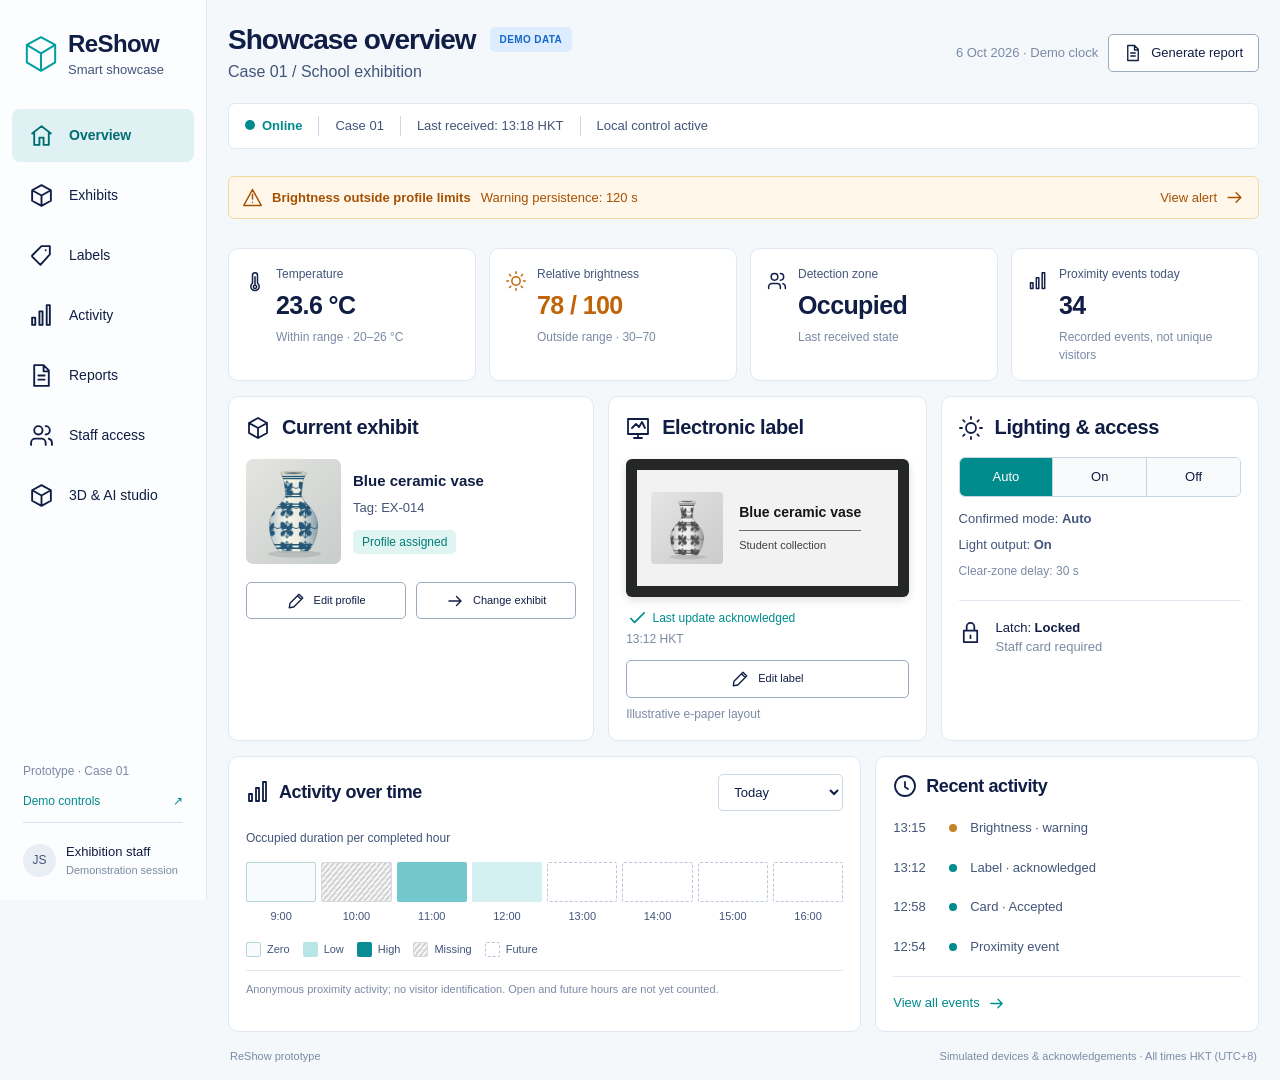
==== commit c4707060: "Add 3d & AI Studio tab; Display 3d model (can be imported), export 4-view diagram; receive picture, " ====
--- a/index.html
+++ b/index.html
@@ -13,6 +13,7 @@
     <link rel="stylesheet" href="css/styles.css" />
     <link rel="stylesheet" href="css/exhibits.css" />
     <link rel="stylesheet" href="css/staff.css" />
+    <link rel="stylesheet" href="css/technology-showcase.css" />
     <script type="module" src="js/app.js"></script>
   </head>
   <body>
--- a/css/technology-showcase.css
+++ b/css/technology-showcase.css
@@ -0,0 +1,214 @@
+.technology-studio {
+  gap: 16px;
+}
+.technology-intro {
+  display: flex;
+  justify-content: space-between;
+  align-items: center;
+  gap: 20px;
+}
+.technology-intro h2 {
+  display: flex;
+  align-items: center;
+  gap: 10px;
+  margin-bottom: 5px;
+}
+.technology-intro h2 .icon {
+  color: var(--teal);
+}
+.technology-grid {
+  display: grid;
+  grid-template-columns: minmax(0, 1.15fr) minmax(350px, 0.85fr);
+  gap: 16px;
+  align-items: start;
+}
+.technology-grid > .card {
+  display: grid;
+  gap: 14px;
+}
+.technology-grid .card-head {
+  margin: 0;
+}
+.technology-viewer {
+  width: 100%;
+  height: 330px;
+  overflow: hidden;
+  border: 1px solid #dfe7ef;
+  border-radius: 8px;
+  background: radial-gradient(ellipse at 50% 42%, #fff 0, #edf5f8 65%, #e5eef3 100%);
+  touch-action: none;
+}
+.technology-viewer canvas {
+  display: block;
+  width: 100%;
+  height: 100%;
+}
+.technology-status {
+  min-height: 18px;
+  color: var(--muted);
+  font-size: 13px;
+}
+.technology-import {
+  display: grid;
+  gap: 7px;
+  padding: 14px;
+  border: 1px dashed #b9c9d8;
+  border-radius: 7px;
+  background: #f8fafc;
+}
+.technology-field {
+  display: grid;
+  gap: 8px;
+  color: var(--navy);
+  font-size: 13px;
+  font-weight: 600;
+}
+.technology-field input {
+  max-width: 100%;
+  font-size: 13px;
+  font-weight: 400;
+}
+.technology-controls {
+  display: grid;
+  grid-template-columns: 1fr 1fr;
+  gap: 14px;
+}
+.technology-controls label {
+  display: grid;
+  grid-template-columns: 1fr auto;
+  gap: 5px 10px;
+  color: var(--text);
+  font-size: 13px;
+  font-weight: 600;
+}
+.technology-controls output {
+  color: var(--navy);
+  font-variant-numeric: tabular-nums;
+}
+.technology-controls input {
+  grid-column: 1 / -1;
+  width: 100%;
+  accent-color: var(--teal);
+}
+.technology-colors {
+  display: flex;
+  gap: 18px;
+  flex-wrap: wrap;
+}
+.technology-colors label {
+  display: flex;
+  align-items: center;
+  gap: 8px;
+  color: var(--text);
+  font-size: 13px;
+}
+.technology-colors input {
+  width: 38px;
+  height: 28px;
+  padding: 2px;
+  border: 1px solid var(--border);
+  border-radius: 4px;
+  background: white;
+}
+.technology-actions {
+  gap: 7px;
+}
+.technology-actions .button {
+  padding: 7px 10px;
+  font-size: 12px;
+}
+.technology-ai > p {
+  font-size: 13px;
+}
+.technology-credential {
+  display: grid;
+  gap: 6px;
+  color: var(--navy);
+  font-size: 13px;
+  font-weight: 600;
+}
+.technology-credential > input,
+.technology-token-input > input {
+  width: 100%;
+  min-width: 0;
+  min-height: 38px;
+  padding: 8px 10px;
+  border: 1px solid #9caac0;
+  border-radius: 5px;
+  background: #fff;
+  color: var(--navy);
+  font-size: 13px;
+  font-weight: 400;
+}
+.technology-token-input {
+  display: flex;
+  align-items: center;
+  gap: 8px;
+}
+.technology-token-input .button {
+  flex-shrink: 0;
+}
+.technology-drop {
+  display: grid;
+  justify-items: center;
+  gap: 10px;
+  padding: 22px 14px;
+  border: 1px dashed #b9c9d8;
+  border-radius: 7px;
+  background: #f8fafc;
+  color: var(--teal-dark);
+  cursor: pointer;
+  font-size: 13px;
+  font-weight: 600;
+  text-align: center;
+}
+.technology-drop > span {
+  display: flex;
+  align-items: center;
+  gap: 8px;
+}
+.technology-drop > span .icon {
+  width: 20px;
+  height: 20px;
+}
+.technology-drop input {
+  max-width: 100%;
+  font-size: 12px;
+  font-weight: 400;
+}
+.technology-image-preview {
+  display: grid;
+  min-height: 150px;
+  max-height: 220px;
+  place-items: center;
+  overflow: hidden;
+  border-radius: 7px;
+  background: #f4f8fb;
+  color: var(--muted);
+  font-size: 13px;
+}
+.technology-image-preview img {
+  display: block;
+  max-width: 100%;
+  max-height: 220px;
+  object-fit: contain;
+}
+.technology-json {
+  min-height: 230px;
+  max-height: 360px;
+  overflow: auto;
+  margin: 0;
+  padding: 14px;
+  border: 1px solid var(--border);
+  border-radius: 7px;
+  background: #f8fafc;
+  color: #29505f;
+  font: 12px/1.6 "Cascadia Code", Consolas, monospace;
+  white-space: pre-wrap;
+  overflow-wrap: anywhere;
+}
+@media (max-width: 1350px) {
+  .technology-grid {
+    grid-template-columns: 1fr;
+  }
+}
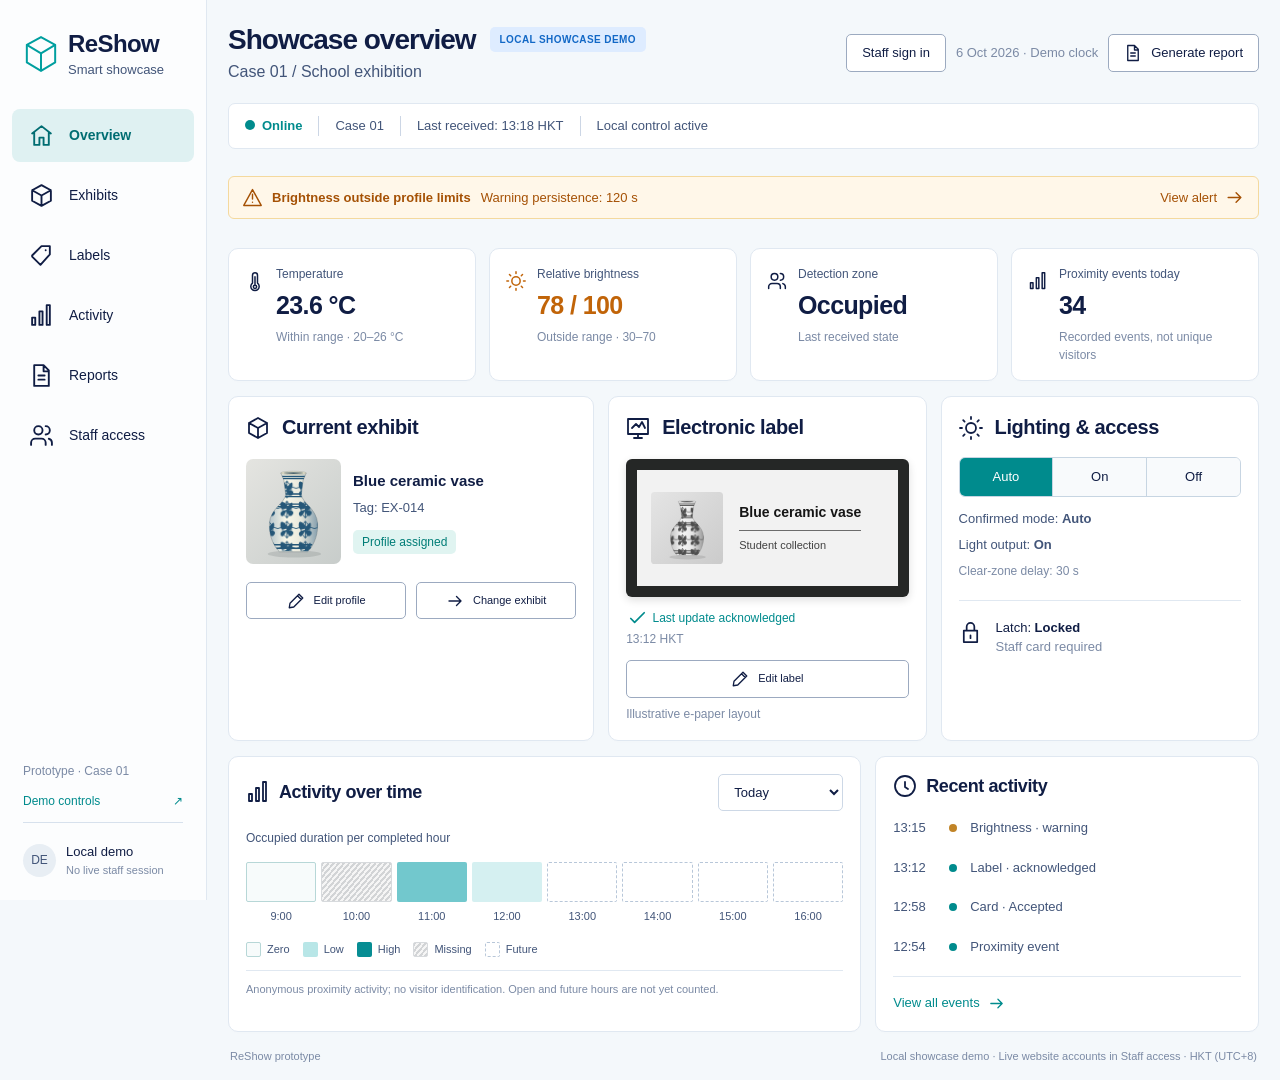
==== commit 03ce9a0e: "Add staff login and live account administration alongside the demo" ====
--- a/index.html
+++ b/index.html
@@ -4,16 +4,17 @@
     <meta charset="UTF-8" />
     <meta name="viewport" content="width=device-width, initial-scale=1" />
     <meta name="theme-color" content="#008b8d" />
+    <meta name="referrer" content="no-referrer" />
     <meta
       name="description"
-      content="ReShow reusable smart exhibition showcase — desktop demonstration dashboard."
+      content="ReShow showcase demonstration with live staff website sign-in and account administration."
     />
     <title>ReShow · Showcase overview</title>
     <link rel="icon" href="assets/logo.svg" type="image/svg+xml" />
     <link rel="stylesheet" href="css/styles.css" />
     <link rel="stylesheet" href="css/exhibits.css" />
     <link rel="stylesheet" href="css/staff.css" />
-    <link rel="stylesheet" href="css/technology-showcase.css" />
+    <link rel="stylesheet" href="css/accounts.css" />
     <script type="module" src="js/app.js"></script>
   </head>
   <body>
@@ -41,11 +42,12 @@
         <div>
           <div class="title-line">
             <h1 id="page-title">Showcase overview</h1>
-            <span class="badge demo">Demo data</span>
+            <span class="badge demo">Local showcase demo</span>
           </div>
           <p id="page-subtitle">Case 01 / School exhibition</p>
         </div>
         <div class="header-actions">
+          <button id="staff-sign-in" class="button">Staff sign in</button>
           <span id="demo-date"></span
           ><button id="report-shortcut" class="button">Generate report</button>
         </div>
@@ -55,7 +57,7 @@
       <footer class="page-footer">
         ReShow prototype
         <span
-          >Simulated devices & acknowledgements · All times HKT (UTC+8)</span
+          >Local showcase demo · Live website accounts in Staff access · HKT (UTC+8)</span
         >
       </footer>
     </main>
--- a/css/accounts.css
+++ b/css/accounts.css
@@ -0,0 +1,19 @@
+.live-accounts { padding: 22px; }
+.live-accounts > p { line-height: 1.55; }
+.live-accounts .card-head { display: flex; justify-content: space-between; flex-wrap: wrap; gap: 12px; }
+.live-accounts .card-head h2 { margin: 0; }
+.live-accounts [data-live-actions] { flex-wrap: wrap; align-items: center; margin: 16px 0; }
+.live-account-grid { display: grid; grid-template-columns: minmax(0, 1.5fr) minmax(260px, 1fr); gap: 24px; }
+.live-account-grid > section { min-width: 0; }
+.live-accounts label { display: grid; gap: 6px; margin: 12px 0; font-size: 13px; }
+.live-accounts input, .live-accounts select { border: 1px solid #ccd5e6; border-radius: 6px; background: white; color: inherit; padding: 10px; font: inherit; min-width: 0; width: 100%; }
+.live-accounts table { border-collapse: collapse; text-align: left; width: 100%; font-size: 13px; }
+.live-accounts td, .live-accounts th { border-bottom: 1px solid #e0e7ef; padding: 12px 8px; overflow-wrap: anywhere; }
+.live-accounts td small { display: block; color: #697398; margin-top: 5px; }
+.live-accounts .muted { line-height: 1.55; font-size: 12px; }
+.live-account-secondary { margin: 16px 0; flex-wrap: wrap; }
+.local-staff-demo { padding: 18px; }
+.local-staff-demo > summary { cursor: pointer; font-weight: 600; }
+.local-staff-demo > .notice { margin: 16px 0; }
+.live-accounts [data-live-message] { overflow-wrap: anywhere; }
+@media(max-width: 1000px) { .live-account-grid { grid-template-columns: 1fr; } }
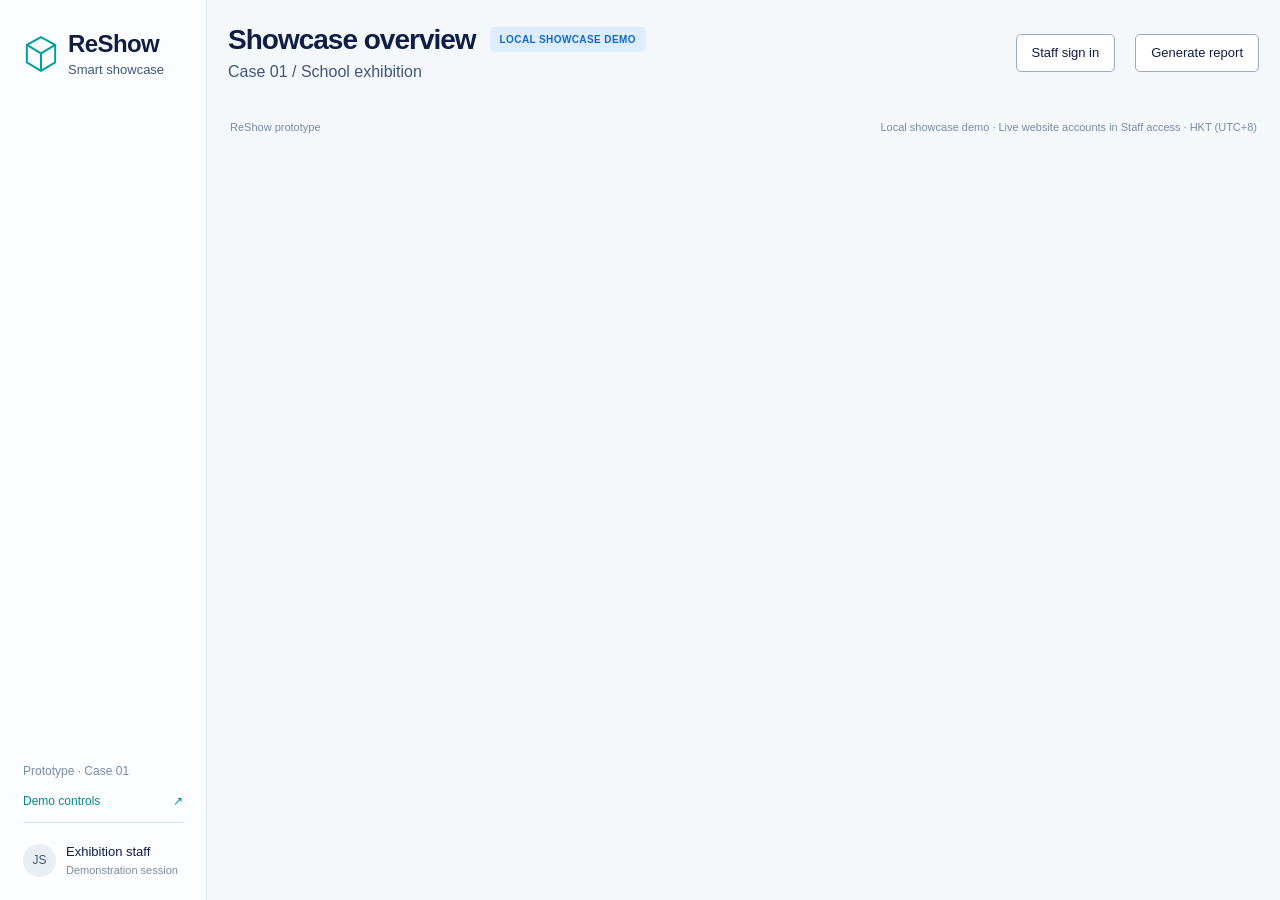
==== commit 93f7b992: "Reconcile staff login with gated studio deployment and require local TLS" ====
--- a/index.html
+++ b/index.html
@@ -7,7 +7,7 @@
     <meta name="referrer" content="no-referrer" />
     <meta
       name="description"
-      content="ReShow showcase demonstration with live staff website sign-in and account administration."
+      content="ReShow reusable smart exhibition showcase — desktop demonstration dashboard."
     />
     <title>ReShow · Showcase overview</title>
     <link rel="icon" href="assets/logo.svg" type="image/svg+xml" />
@@ -15,6 +15,7 @@
     <link rel="stylesheet" href="css/exhibits.css" />
     <link rel="stylesheet" href="css/staff.css" />
     <link rel="stylesheet" href="css/accounts.css" />
+    <link rel="stylesheet" href="css/technology-showcase.css" />
     <script type="module" src="js/app.js"></script>
   </head>
   <body>
--- a/css/technology-showcase.css
+++ b/css/technology-showcase.css
@@ -0,0 +1,214 @@
+.technology-studio {
+  gap: 16px;
+}
+.technology-intro {
+  display: flex;
+  justify-content: space-between;
+  align-items: center;
+  gap: 20px;
+}
+.technology-intro h2 {
+  display: flex;
+  align-items: center;
+  gap: 10px;
+  margin-bottom: 5px;
+}
+.technology-intro h2 .icon {
+  color: var(--teal);
+}
+.technology-grid {
+  display: grid;
+  grid-template-columns: minmax(0, 1.15fr) minmax(350px, 0.85fr);
+  gap: 16px;
+  align-items: start;
+}
+.technology-grid > .card {
+  display: grid;
+  gap: 14px;
+}
+.technology-grid .card-head {
+  margin: 0;
+}
+.technology-viewer {
+  width: 100%;
+  height: 330px;
+  overflow: hidden;
+  border: 1px solid #dfe7ef;
+  border-radius: 8px;
+  background: radial-gradient(ellipse at 50% 42%, #fff 0, #edf5f8 65%, #e5eef3 100%);
+  touch-action: none;
+}
+.technology-viewer canvas {
+  display: block;
+  width: 100%;
+  height: 100%;
+}
+.technology-status {
+  min-height: 18px;
+  color: var(--muted);
+  font-size: 13px;
+}
+.technology-import {
+  display: grid;
+  gap: 7px;
+  padding: 14px;
+  border: 1px dashed #b9c9d8;
+  border-radius: 7px;
+  background: #f8fafc;
+}
+.technology-field {
+  display: grid;
+  gap: 8px;
+  color: var(--navy);
+  font-size: 13px;
+  font-weight: 600;
+}
+.technology-field input {
+  max-width: 100%;
+  font-size: 13px;
+  font-weight: 400;
+}
+.technology-controls {
+  display: grid;
+  grid-template-columns: 1fr 1fr;
+  gap: 14px;
+}
+.technology-controls label {
+  display: grid;
+  grid-template-columns: 1fr auto;
+  gap: 5px 10px;
+  color: var(--text);
+  font-size: 13px;
+  font-weight: 600;
+}
+.technology-controls output {
+  color: var(--navy);
+  font-variant-numeric: tabular-nums;
+}
+.technology-controls input {
+  grid-column: 1 / -1;
+  width: 100%;
+  accent-color: var(--teal);
+}
+.technology-colors {
+  display: flex;
+  gap: 18px;
+  flex-wrap: wrap;
+}
+.technology-colors label {
+  display: flex;
+  align-items: center;
+  gap: 8px;
+  color: var(--text);
+  font-size: 13px;
+}
+.technology-colors input {
+  width: 38px;
+  height: 28px;
+  padding: 2px;
+  border: 1px solid var(--border);
+  border-radius: 4px;
+  background: white;
+}
+.technology-actions {
+  gap: 7px;
+}
+.technology-actions .button {
+  padding: 7px 10px;
+  font-size: 12px;
+}
+.technology-ai > p {
+  font-size: 13px;
+}
+.technology-credential {
+  display: grid;
+  gap: 6px;
+  color: var(--navy);
+  font-size: 13px;
+  font-weight: 600;
+}
+.technology-credential > input,
+.technology-token-input > input {
+  width: 100%;
+  min-width: 0;
+  min-height: 38px;
+  padding: 8px 10px;
+  border: 1px solid #9caac0;
+  border-radius: 5px;
+  background: #fff;
+  color: var(--navy);
+  font-size: 13px;
+  font-weight: 400;
+}
+.technology-token-input {
+  display: flex;
+  align-items: center;
+  gap: 8px;
+}
+.technology-token-input .button {
+  flex-shrink: 0;
+}
+.technology-drop {
+  display: grid;
+  justify-items: center;
+  gap: 10px;
+  padding: 22px 14px;
+  border: 1px dashed #b9c9d8;
+  border-radius: 7px;
+  background: #f8fafc;
+  color: var(--teal-dark);
+  cursor: pointer;
+  font-size: 13px;
+  font-weight: 600;
+  text-align: center;
+}
+.technology-drop > span {
+  display: flex;
+  align-items: center;
+  gap: 8px;
+}
+.technology-drop > span .icon {
+  width: 20px;
+  height: 20px;
+}
+.technology-drop input {
+  max-width: 100%;
+  font-size: 12px;
+  font-weight: 400;
+}
+.technology-image-preview {
+  display: grid;
+  min-height: 150px;
+  max-height: 220px;
+  place-items: center;
+  overflow: hidden;
+  border-radius: 7px;
+  background: #f4f8fb;
+  color: var(--muted);
+  font-size: 13px;
+}
+.technology-image-preview img {
+  display: block;
+  max-width: 100%;
+  max-height: 220px;
+  object-fit: contain;
+}
+.technology-json {
+  min-height: 230px;
+  max-height: 360px;
+  overflow: auto;
+  margin: 0;
+  padding: 14px;
+  border: 1px solid var(--border);
+  border-radius: 7px;
+  background: #f8fafc;
+  color: #29505f;
+  font: 12px/1.6 "Cascadia Code", Consolas, monospace;
+  white-space: pre-wrap;
+  overflow-wrap: anywhere;
+}
+@media (max-width: 1350px) {
+  .technology-grid {
+    grid-template-columns: 1fr;
+  }
+}
